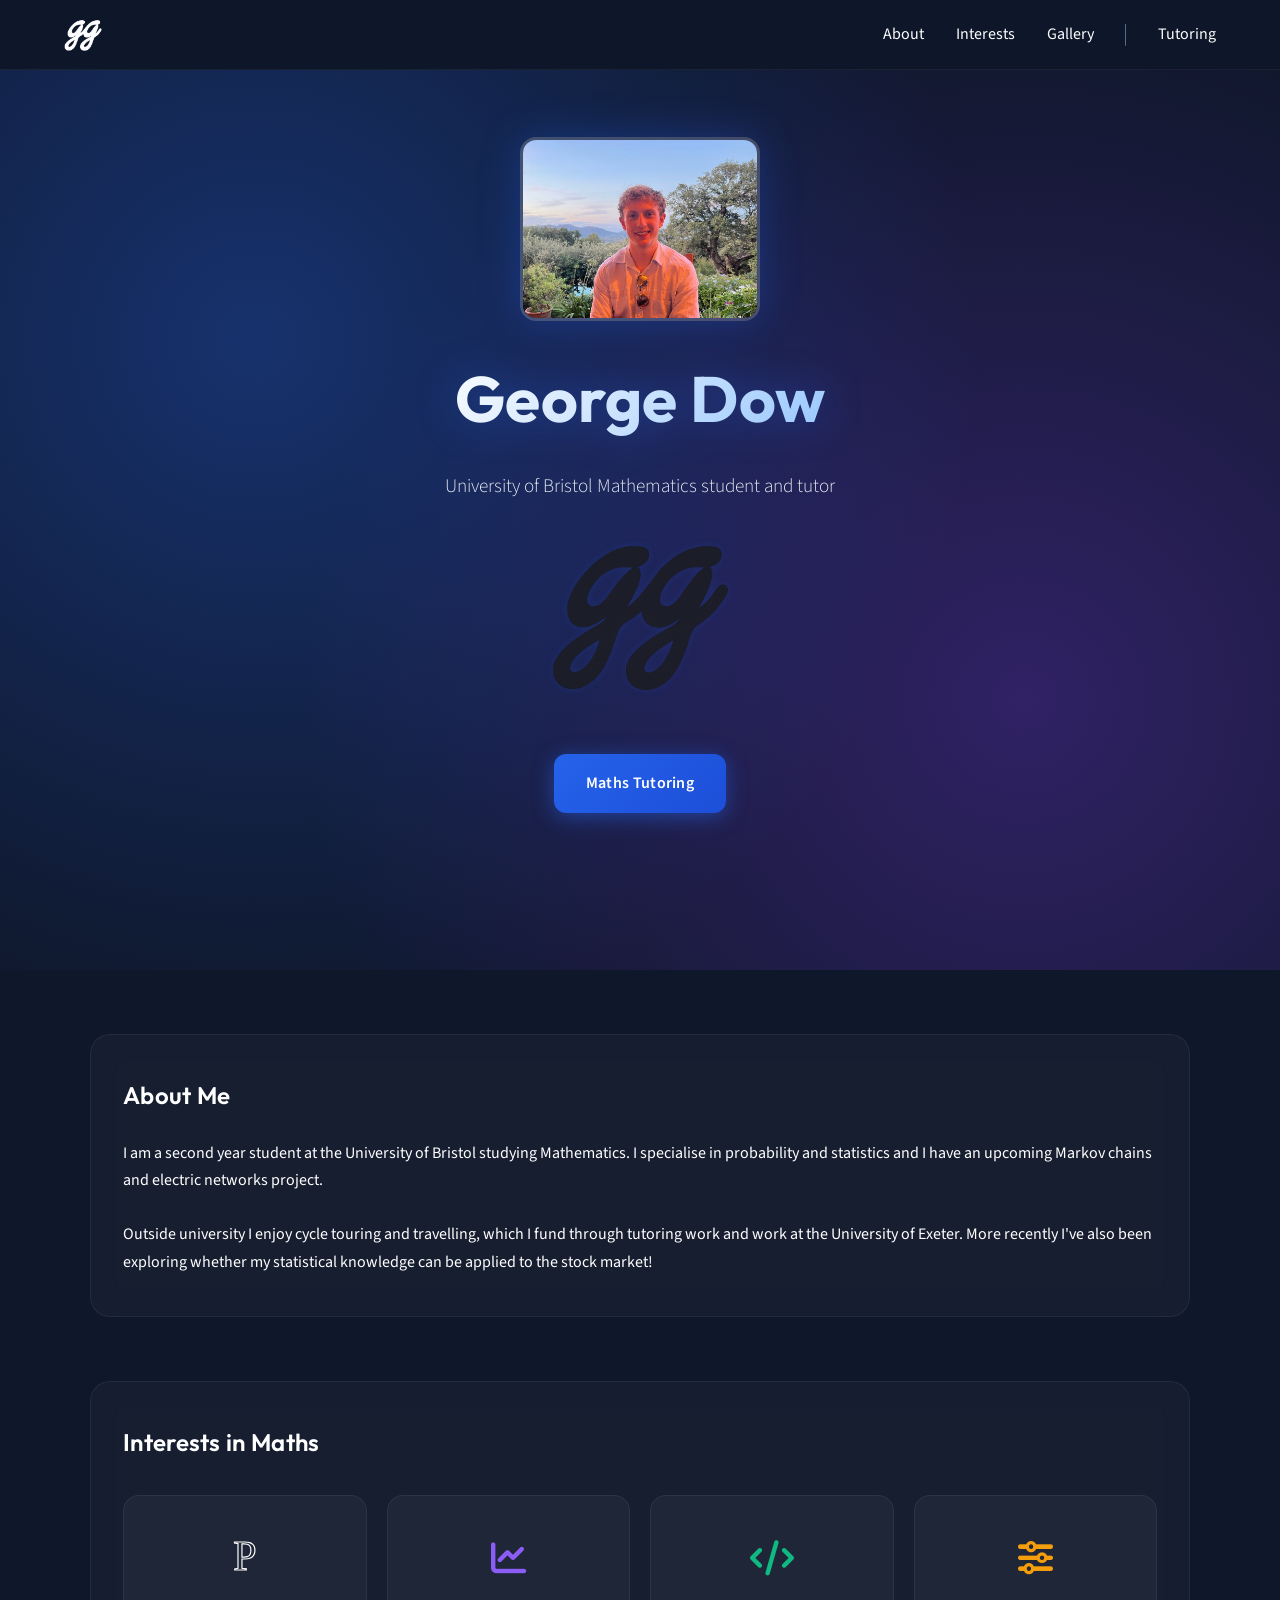
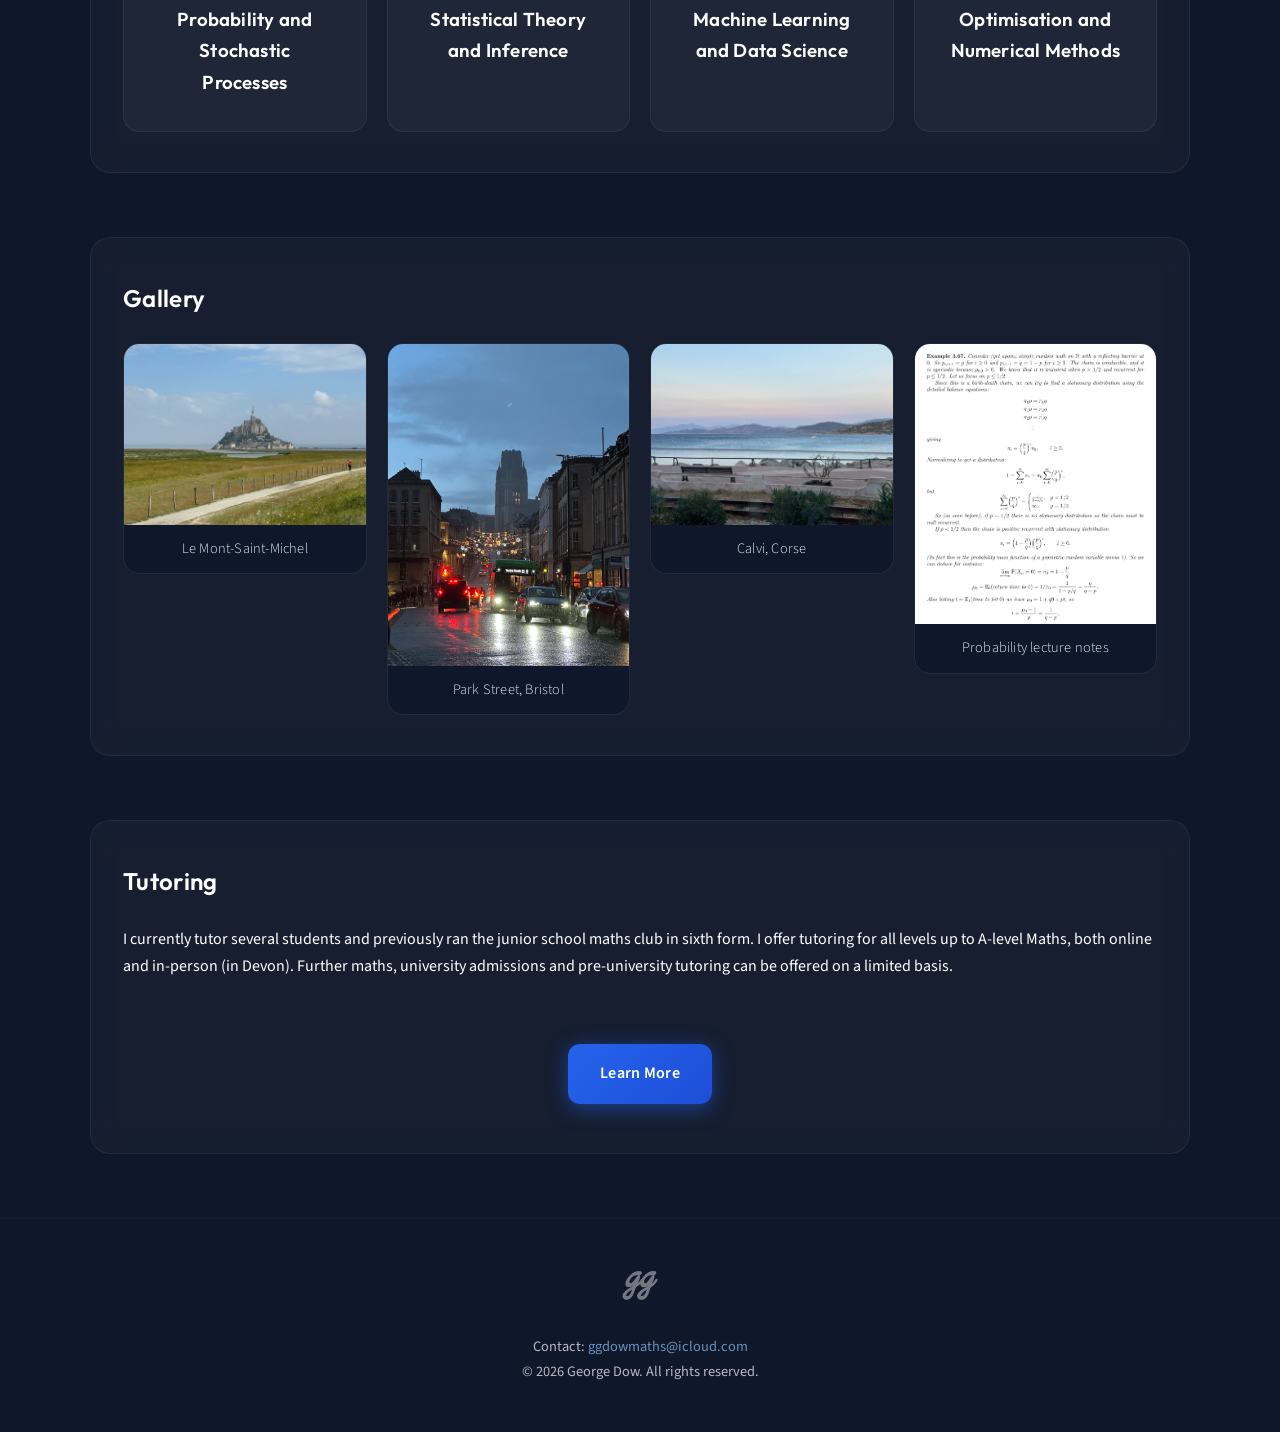
==== index.html @ 3dd38083 "Update index.html" ====
<!DOCTYPE html>
<html lang="en">

<head>

<script async src="https://www.googletagmanager.com/gtag/js?id=G-9ZSGHB6P75"></script>
<script>
  window.dataLayer = window.dataLayer || [];
  function gtag(){dataLayer.push(arguments);}
  gtag('js', new Date());
  gtag('config', 'G-9ZSGHB6P75');
</script>
    
<meta charset="UTF-8">
<meta name="viewport" content="width=device-width, initial-scale=1.0">

<title>George Dow - About Me</title>
<meta name="description" content="George Dow - Mathematics student, researcher and tutor.">

<link rel="icon" href="images/favicon-white.png" sizes="32x32">
<link rel="icon" href="images/favicon-white.png" sizes="192x192">
<link rel="apple-touch-icon" sizes="180x180" href="images/favicon-white.png">

<link rel="stylesheet" href="style.css">

<link rel="stylesheet"
href="https://cdnjs.cloudflare.com/ajax/libs/font-awesome/6.4.0/css/all.min.css">
</head>

<body>

<div class="page-fade"></div>

<nav>
    <a href="index.html" class="logo">
        <img src="images/favicon-white.png" alt="Home">
    </a>
    <ul>
        <li><a href="#about">About</a></li>
        <li><a href="#interests">Interests</a></li>
        <li><a href="#gallery">Gallery</a></li>
        <li><a href="tutoring.html">Tutoring</a></li>
    </ul>
</nav>

<header class="hero">
    <div class="hero-content">
        <img class="hero-photo" src="images/photo5.jpeg" alt="George Dow">

        <h1>George Dow</h1>
        <p>
            University of Bristol Mathematics student and tutor
        </p>

        <img class="main-logo" src="images/favicon-transparent.png" alt="Logo">

        <a href="tutoring.html" class="btn">
            Maths Tutoring
        </a>
    </div>
</header>

<div class="container">

    <section id="about">
        <h2>About Me</h2>
        <p>
            I am a second year student at the University of Bristol studying Mathematics.
            I specialise in probability and statistics and I have an upcoming Markov chains and electric networks project.
        </p>
        <br>
        <p>
            Outside university I enjoy cycle touring and travelling, which I fund through tutoring work and work at the University of Exeter.
            More recently I've also been exploring whether my statistical knowledge can be applied to the stock market!
        </p>
    </section>

    <section id="interests">
        <h2>Interests in Maths</h2>
        <div class="interest-grid">

            <div class="card">
                <div class="chalk-icon">
                    <svg viewBox="0 0 100 100" width="60" height="60">
                        <text x="50" y="70"
                              text-anchor="middle"
                              font-size="70"
                              fill="none"
                              stroke="white"
                              stroke-width="2"
                              font-family="serif">
                              P
                        </text>
                    </svg>
                </div>
                <h3>Probability and Stochastic Processes</h3>
            </div>
          
            <div class="card">
                <i class="fas fa-chart-line"></i>
                <h3>Statistical Theory and Inference</h3>
            </div>

            <div class="card">
                <i class="fas fa-code"></i>
                <h3>Machine Learning and Data Science</h3>
            </div>

            <div class="card">
                <i class="fas fa-sliders"></i>
                <h3>Optimisation and Numerical Methods</h3>
            </div>

        </div>
    </section>

    <section id="gallery">
        <h2>Gallery</h2>
        <div class="image-gallery">
            <div class="image-item">
                <img src="images/photo1.jpeg" alt="">
                 <p class="caption">Le Mont-Saint-Michel</p>
            </div>
            <div class="image-item">
                <img src="images/photo2.jpeg" alt="">
                 <p class="caption">Park Street, Bristol</p>
            </div>
            <div class="image-item">
                <img src="images/photo3.jpeg" alt="">
                 <p class="caption">Calvi, Corse</p>
            </div>
            <div class="image-item">
                <img src="images/photo4.jpeg" alt="">
                 <p class="caption">Probability lecture notes</p>
            </div>
        </div>
    </section>

    <section id="tutoring-section">
        <h2>Tutoring</h2>
        <p>
            I currently tutor several students and previously ran the junior school
            maths club in sixth form. I offer tutoring for all levels up to A-level Maths,
            both online and in-person (in Devon). Further maths, university admissions and
            pre-university tutoring can be offered on a limited basis.
        </p>
        <div style="text-align: center; margin-top: 2rem;">
            <a href="tutoring.html" class="btn">
                Learn More
            </a>
        </div>
    </section>

</div>

<footer>
    <div style="text-align: center; margin-bottom: 1.5rem;">
        <img src="images/favicon-white.png" alt="Logo" style="width: 36px; height: auto; opacity: 0.6;">
    </div>
    <p>
        Contact:
        <a href="mailto:ggdowmaths@icloud.com">
            ggdowmaths@icloud.com
        </a>
    </p>
    <p>© 2026 George Dow. All rights reserved.</p>
</footer>

<button class="back-to-top" aria-label="Back to top">
    <i class="fas fa-arrow-up"></i>
</button>

<script src="script.js"></script>
</body>
</html>
---- style.css ----
@import url('https://fonts.googleapis.com/css2?family=Outfit:wght@300;400;600;700&family=Source+Sans+3:wght@300;400;600&display=swap');

/* ---------------- BASE ---------------- */

* {
    margin: 0;
    padding: 0;
    box-sizing: border-box;
}

html {
    scroll-behavior: smooth;
    scroll-padding-top: 90px;
}

body {
    padding-top: 70px;
    font-family: 'Source Sans 3', sans-serif;
    background: #0f172a;
    color: white;
    line-height: 1.7;
    overflow-x: hidden;
    animation: bodyPulse 15s ease-in-out infinite alternate;
}

@keyframes bodyPulse {
    0% { background-color: #0f172a; }
    100% { background-color: #111d34; }
}

/* ---------------- NAV (base) ---------------- */

nav {
    position: fixed;
    top: 0;
    left: 0;
    width: 100%;
    height: 70px;

    display: flex;
    justify-content: space-between;
    align-items: center;

    padding: 0 5%;
    background: rgba(15, 23, 42, 0.85);
    backdrop-filter: blur(20px);
    -webkit-backdrop-filter: blur(20px);
    z-index: 1000;
    border-bottom: 1px solid rgba(255, 255, 255, 0.05);

    font-size: 1rem;
}

/* ---- HOMEPAGE NAV ---- */
nav > ul {
    display: flex;
    list-style: none;
    gap: 2rem;
}

nav a {
    color: white;
    text-decoration: none;
    font-weight: 400;
    transition: color 0.2s ease, text-shadow 0.2s ease, transform 0.2s ease;
    display: inline-block;
    font-family: 'Source Sans 3', sans-serif;
}

nav a:hover {
    color: #93c5fd;
    text-shadow: 0 0 12px rgba(147, 197, 253, 0.7);
    transform: translateY(-1px);
}

/* ---- HOMEPAGE SEPARATOR ---- */
nav > ul li:nth-child(3) {
    margin-right: 2rem;
    position: relative;
}

nav > ul li:nth-child(3)::after {
    content: "";
    position: absolute;
    right: -2rem;
    top: 50%;
    transform: translateY(-50%);
    width: 1.5px;
    height: 1.4rem;
    background: rgba(147, 197, 253, 0.5);
    border-radius: 1px;
}

/* ---- TUTORING PAGE NAV ---- */
.nav-tutoring {
    display: flex;
    align-items: center;
    flex-wrap: nowrap;
    gap: 0;
    height: 100%;
}

.nav-sections {
    display: flex;
    list-style: none;
    gap: 2rem;
    margin: 0;
    padding: 0;
    align-items: center;
    height: 100%;
}

.nav-sections a {
    color: white;
    text-decoration: none;
    font-weight: 400;
    transition: color 0.2s ease, text-shadow 0.2s ease, transform 0.2s ease;
    display: inline-block;
    font-family: 'Source Sans 3', sans-serif;
}

.nav-sections a:hover {
    color: #93c5fd;
    text-shadow: 0 0 12px rgba(147, 197, 253, 0.7);
    transform: translateY(-1px);
}

.nav-sections li::after {
    display: none !important;
}

.nav-separator {
    display: block;
    width: 1.5px;
    height: 1.4rem;
    background: rgba(147, 197, 253, 0.5);
    border-radius: 1px;
    margin: 0 2rem;
    flex-shrink: 0;
    align-self: center;
}

.nav-page-link {
    color: white;
    text-decoration: none;
    font-weight: 400;
    white-space: nowrap;
    transition: color 0.2s ease, text-shadow 0.2s ease, transform 0.2s ease;
    display: inline-block;
    font-family: 'Source Sans 3', sans-serif;
}

.nav-page-link:hover {
    color: #93c5fd;
    text-shadow: 0 0 12px rgba(147, 197, 253, 0.7);
    transform: translateY(-1px);
}

/* ---------------- HERO (HOME) ---------------- */

.hero {
    min-height: 100vh;
    display: flex;
    justify-content: center;
    align-items: center;
    text-align: center;

    padding: 60px 2rem;

    background:
        radial-gradient(circle at 20% 30%, rgba(37, 99, 235, 0.35), transparent 60%),
        radial-gradient(circle at 80% 70%, rgba(124, 58, 237, 0.30), transparent 60%);

    animation: glowMove 12s ease-in-out infinite alternate;
}

/* ---------------- HERO (TUTORING OVERRIDE) ---------------- */

.hero-tutoring {
    min-height: 60vh;
    background:
        radial-gradient(circle at 30% 20%, rgba(34, 211, 238, 0.25), transparent 60%),
        radial-gradient(circle at 80% 70%, rgba(168, 85, 247, 0.25), transparent 60%);

    animation: glowMoveTut 14s ease-in-out infinite alternate;
}

@keyframes glowMove {
    0% { background-position: 20% 30%, 80% 70%; }
    100% { background-position: 30% 40%, 70% 60%; }
}

@keyframes glowMoveTut {
    0% { background-position: 30% 20%, 80% 70%; }
    100% { background-position: 40% 30%, 70% 60%; }
}

/* ---------------- HERO CONTENT ---------------- */

.hero-content {
    opacity: 0;
    transform: translateY(10px);
    animation: heroFade 1.2s ease forwards;
}

@keyframes heroFade {
    from { opacity: 0; transform: translateY(10px); }
    to { opacity: 1; transform: translateY(-40px); }
}

.hero-tutoring .hero-content {
    animation-name: heroFadeTutoring;
}

@keyframes heroFadeTutoring {
    from { opacity: 0; transform: translateY(10px); }
    to { opacity: 1; transform: translateY(-10px); }
}

h1, h2, h3 {
    font-family: 'Outfit', sans-serif;
    font-weight: 600;
    letter-spacing: 0.3px;
}

.hero h1 {
    font-size: 4rem;
    margin-bottom: 1rem;
    background: linear-gradient(135deg, #ffffff 0%, #93c5fd 100%);
    -webkit-background-clip: text;
    -webkit-text-fill-color: transparent;
    background-clip: text;
    filter: drop-shadow(0 0 20px rgba(37, 99, 235, 0.4));
    font-family: 'Outfit', sans-serif;
    font-weight: 700;
    letter-spacing: 0.5px;
}

.hero p {
    max-width: 700px;
    margin: auto;
    font-size: 1.2rem;
    color: #e2e8f0;
    font-family: 'Source Sans 3', sans-serif;
    font-weight: 300;
}

.hero-author {
    font-size: 1.4rem;
    font-weight: 400;
    color: #cbd5e1;
    margin-top: -0.5rem;
    margin-bottom: 1.5rem;
    font-family: 'Outfit', sans-serif;
    letter-spacing: 0.2px;
}

/* ---------------- BUTTON ---------------- */

.btn {
    display: inline-block;
    margin-top: 2rem;
    background: linear-gradient(135deg, #2563eb, #1d4ed8);
    color: white;
    padding: 1rem 2rem;
    border-radius: 12px;
    text-decoration: none;
    font-weight: 600;
    letter-spacing: 0.3px;
    transition: transform 0.3s, box-shadow 0.3s, background 0.3s;
    box-shadow: 0 4px 20px rgba(37, 99, 235, 0.5);
    position: relative;
    overflow: hidden;
    font-family: 'Source Sans 3', sans-serif;
}

.btn::after {
    content: "";
    position: absolute;
    top: 0;
    left: -100%;
    width: 100%;
    height: 100%;
    background: linear-gradient(90deg, transparent, rgba(255,255,255,0.2), transparent);
    transition: left 0.5s ease;
}

.btn:hover::after {
    left: 100%;
}

.btn:hover {
    transform: translateY(-3px);
    box-shadow: 0 8px 30px rgba(37, 99, 235, 0.7);
}

.hero .btn {
    margin-top: 3rem;
}

/* ---------------- LAYOUT ---------------- */

.container {
    width: min(1100px, 90%);
    margin: auto;
}

section {
    margin: 4rem 0;
    padding: 2.5rem 2rem;
    border-radius: 20px;
    background: rgba(255, 255, 255, 0.03);
    backdrop-filter: blur(15px);
    border: 1px solid rgba(255, 255, 255, 0.06);
    transition: transform 0.3s ease, box-shadow 0.3s ease, border-color 0.3s;
}

section:hover {
    transform: translateY(-4px);
    box-shadow: 0 15px 40px rgba(0, 0, 0, 0.4), 0 0 20px rgba(37, 99, 235, 0.1);
    border-color: rgba(37, 99, 235, 0.2);
}

.overview-section {
    background: none !important;
    backdrop-filter: none !important;
    border: none !important;
    padding: 0 !important;
    margin-top: 0 !important;
    margin-bottom: 0 !important;
}

/* ---------------- HEADING SPACING ---------------- */
#about h2,
#gallery h2,
#tutoring-section h2,
#experience h2,
#availability h2,
#pricing h2,
#contact h2 {
    margin-bottom: 1.5rem;
}

/* ---------------- CARDS ---------------- */

.interest-grid {
    display: grid;
    grid-template-columns: repeat(auto-fit, minmax(250px, 1fr));
    gap: 20px;
    margin-top: 2rem;
}

.card {
    background: rgba(255, 255, 255, 0.04);
    padding: 2rem;
    text-align: center;
    border-radius: 16px;
    border: 1px solid rgba(255, 255, 255, 0.06);
    transition: transform 0.3s, box-shadow 0.3s, border-color 0.3s, background 0.3s;

    display: flex;
    flex-direction: column;
    align-items: center;
    justify-content: flex-start;
}

.card:hover {
    transform: translateY(-8px);
    box-shadow: 0 20px 40px rgba(0, 0, 0, 0.5), 0 0 15px rgba(37, 99, 235, 0.3);
    border-color: rgba(37, 99, 235, 0.6);
    background: rgba(37, 99, 235, 0.08);
}

.card i,
.card .chalk-icon {
    height: 60px;
    display: flex;
    align-items: center;
    justify-content: center;
    margin-bottom: 1rem;
    font-size: 2.2rem;
    transition: transform 0.3s ease;
}

.card .chalk-icon svg {
    width: 60px;
    height: 60px;
}

.card i,
.card .chalk-icon {
    color: #60a5fa;
}

.interest-grid .card:nth-child(1) i,
.interest-grid .card:nth-child(1) .chalk-icon {
    color: #22d3ee;
}

.interest-grid .card:nth-child(2) i,
.interest-grid .card:nth-child(2) .chalk-icon {
    color: #8b5cf6;
}

.interest-grid .card:nth-child(3) i,
.interest-grid .card:nth-child(3) .chalk-icon {
    color: #10b981;
}

.interest-grid .card:nth-child(4) i,
.interest-grid .card:nth-child(4) .chalk-icon {
    color: #f59e0b;
}

#overview .interest-grid .card:nth-child(1) i,
#overview .interest-grid .card:nth-child(1) .chalk-icon {
    color: #f472b6;
}

#overview .interest-grid .card:nth-child(2) i,
#overview .interest-grid .card:nth-child(2) .chalk-icon {
    color: #2dd4bf;
}

#overview .interest-grid .card:nth-child(3) i,
#overview .interest-grid .card:nth-child(3) .chalk-icon {
    color: #38bdf8;
}

#overview .interest-grid .card:nth-child(4) i,
#overview .interest-grid .card:nth-child(4) .chalk-icon {
    color: #c084fc;
}

#pricing .card i {
    color: #60a5fa !important;
}

.card h3 {
    margin-top: 0;
    font-family: 'Outfit', sans-serif;
    font-weight: 600;
    letter-spacing: 0.2px;
}

.card p {
    font-family: 'Source Sans 3', sans-serif;
    font-weight: 300;
}

.card:hover i,
.card:hover .chalk-icon {
    transform: scale(1.2);
}

/* ---------------- GALLERY ---------------- */

.image-gallery {
    display: grid;
    grid-template-columns: repeat(auto-fit, minmax(300px, 1fr));
    gap: 20px;
    align-items: start;
}

.image-item {
    overflow: hidden;
    border-radius: 16px;
    position: relative;
    border: 1px solid rgba(255, 255, 255, 0.05);
    transition: transform 0.3s ease, box-shadow 0.3s ease, border-color 0.3s;
}

.image-item:hover {
    transform: translateY(-5px);
    box-shadow: 0 15px 30px rgba(0, 0, 0, 0.5), 0 0 15px rgba(37, 99, 235, 0.2);
    border-color: rgba(37, 99, 235, 0.4);
}

.image-item img {
    width: 100%;
    display: block;
    transition: transform 0.5s ease;
}

.image-item:hover img {
    transform: scale(1.1);
}

.caption {
    margin: 0;
    padding: 0.75rem 1rem;
    background: rgba(15, 23, 42, 0.85);
    color: #e2e8f0;
    font-size: 0.9rem;
    text-align: center;
    border-radius: 0 0 16px 16px;
    font-weight: 300;
    letter-spacing: 0.2px;
    font-family: 'Source Sans 3', sans-serif;
}

/* ---------------- FOOTER ---------------- */

footer {
    text-align: center;
    padding: 3rem 1rem;
    opacity: 0.7;
    font-size: 0.9rem;
    border-top: 1px solid rgba(255, 255, 255, 0.05);
    margin-top: 3rem;
    font-family: 'Source Sans 3', sans-serif;
}

footer a {
    color: #93c5fd;
    text-decoration: none;
    transition: color 0.2s;
}

footer a:hover {
    color: #ffffff;
}

/* ---------------- LOGO (NAV) ---------------- */

.logo img {
    width: 38px;
    height: 38px;
    object-fit: contain;
    display: block;
    transition: transform 0.2s ease;
}

.logo img:hover {
    transform: translateY(-2px);
}

/* ---------------- HERO PHOTO ---------------- */

.hero-photo {
    width: 240px;
    height: auto !important;
    max-width: 100%;
    display: block;
    margin: 0 auto 1.5rem auto;
    object-fit: contain !important;
    border: 3px solid rgba(255, 255, 255, 0.2);
    border-radius: 16px !important;
    box-shadow: 0 0 40px rgba(37, 99, 235, 0.3);
    transition: transform 0.4s ease, box-shadow 0.4s ease, border-color 0.4s;
}

.hero-photo:hover {
    transform: scale(1.05) translateY(-5px);
    box-shadow: 0 0 60px rgba(37, 99, 235, 0.6);
    border-color: rgba(37, 99, 235, 0.6);
}

/* ---------------- MAIN LOGO ---------------- */

.main-logo {
    width: 180px;
    height: auto;
    max-width: 180px;
    display: block;
    margin: 1.5rem auto 0 auto;
    opacity: 0.8;
    transition: opacity 0.3s, filter 0.3s;
    filter: drop-shadow(0 0 4px rgba(37, 99, 235, 0.2));
}

.main-logo:hover {
    opacity: 1;
    filter: drop-shadow(0 0 10px rgba(37, 99, 235, 0.4));
}

/* ---------------- ACTIVE LINK STYLES ---------------- */

nav > ul li a.active {
    color: #60a5fa;
    position: relative;
}

nav > ul li a.active::after {
    content: "";
    position: absolute;
    left: 0;
    bottom: -6px;
    width: 100%;
    height: 2px;
    background: #60a5fa;
    border-radius: 2px;
    box-shadow: 0 0 10px rgba(96, 165, 250, 0.8);
}

.nav-sections a.active {
    color: #60a5fa;
    position: relative;
}

.nav-sections a.active::after {
    content: "";
    position: absolute;
    left: 0;
    bottom: -6px;
    width: 100%;
    height: 2px;
    background: #60a5fa;
    border-radius: 2px;
    box-shadow: 0 0 10px rgba(96, 165, 250, 0.8);
}

/* ---------------- FADE SYSTEM ---------------- */

.page-fade {
    position: fixed;
    top: 0;
    left: 0;
    width: 100%;
    height: 100%;
    background: #0f172a;
    z-index: 9999;
    opacity: 1;
    pointer-events: none;
    transition: opacity 0.6s ease;
}

body.loaded .page-fade {
    opacity: 0;
}

/* ---------------- BACK TO TOP BUTTON ---------------- */

.back-to-top {
    position: fixed;
    bottom: 30px;
    right: 30px;
    width: 45px;
    height: 45px;
    background: rgba(37, 99, 235, 0.8);
    color: white;
    border: none;
    border-radius: 50%;
    font-size: 1.2rem;
    cursor: pointer;
    opacity: 0;
    visibility: hidden;
    transform: translateY(20px);
    transition: opacity 0.3s ease, transform 0.3s ease, visibility 0.3s;
    z-index: 999;
    box-shadow: 0 4px 15px rgba(37, 99, 235, 0.4);
    backdrop-filter: blur(10px);
}

.back-to-top.show {
    opacity: 1;
    visibility: visible;
    transform: translateY(0);
}

.back-to-top:hover {
    background: rgba(37, 99, 235, 1);
    transform: translateY(-3px) scale(1.05);
    box-shadow: 0 8px 25px rgba(37, 99, 235, 0.7);
}

/* ---------------- RESPONSIVE (desktop 4 columns) ---------------- */
@media (min-width: 768px) {
    .interest-grid {
        grid-template-columns: repeat(4, 1fr);
    }

    .image-gallery {
        grid-template-columns: repeat(4, 1fr);
    }
}

/* ---------------- RESPONSIVE (mobile) ---------------- */
@media (max-width: 767px) {
    body {
        padding-top: 70px;
    }

    nav {
        padding: 0 3%;
    }

    nav > ul {
        gap: 0.5rem;
        font-size: 0.8rem;
    }

    nav > ul li:nth-child(3) {
        margin-right: 0.5rem;
    }

    nav > ul li:nth-child(3)::after {
        right: -0.5rem;
    }

    .nav-sections {
        gap: 0.5rem;
        font-size: 0.8rem;
    }

    .nav-sections a {
        line-height: normal;
    }

    .nav-separator {
        margin: 0 0.5rem;
        height: 1.4rem;
    }

    .nav-page-link {
        font-size: 0.8rem;
        line-height: normal;
    }

    .hero h1 {
        font-size: 2.5rem;
    }

    .hero p {
        font-size: 1rem;
        padding: 0 1rem;
    }

    .hero-content {
        padding: 0 1rem;
    }

    .hero .btn {
        margin-top: 2rem;
    }

    .hero-photo {
        width: 180px;
        height: auto !important;
        border-radius: 16px !important;
    }

    .main-logo {
        width: 130px;
        max-width: 130px;
        margin-top: 1.2rem;
    }

    section {
        padding: 1.8rem 1.2rem;
    }
}
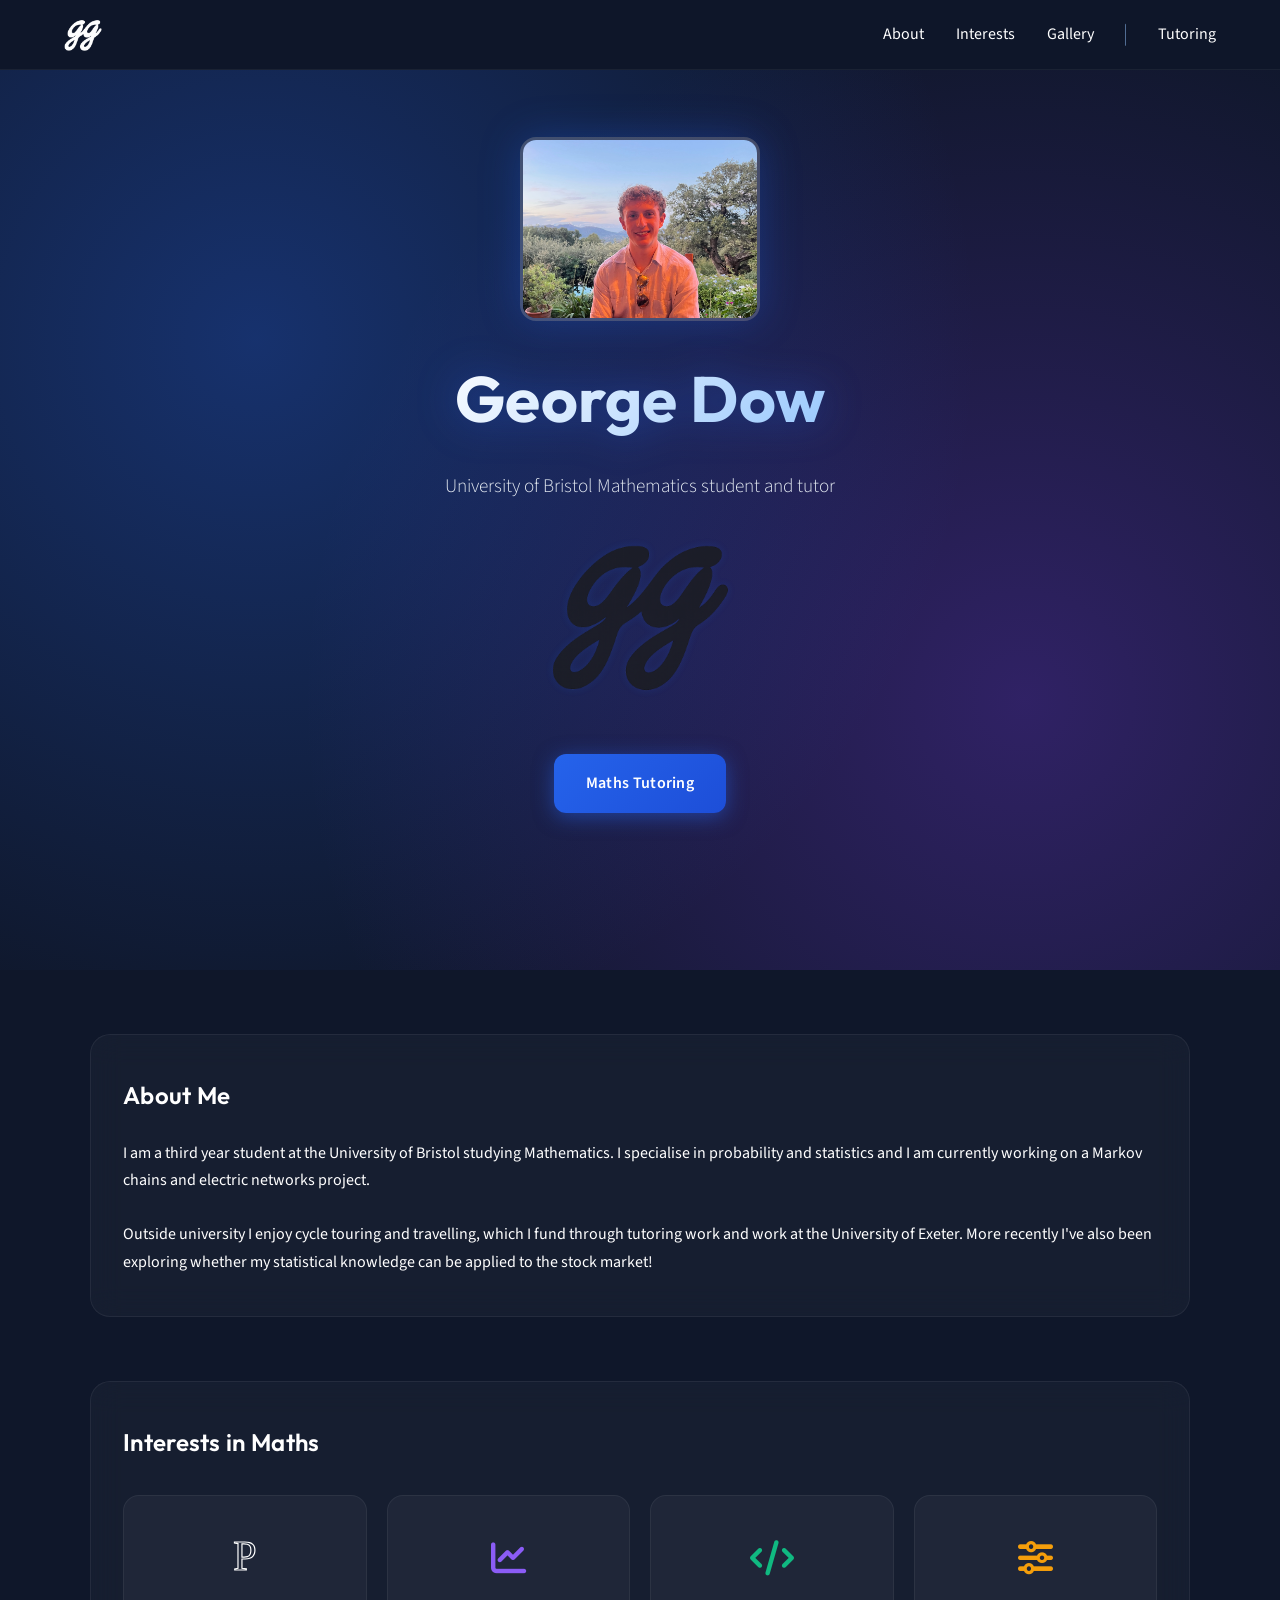
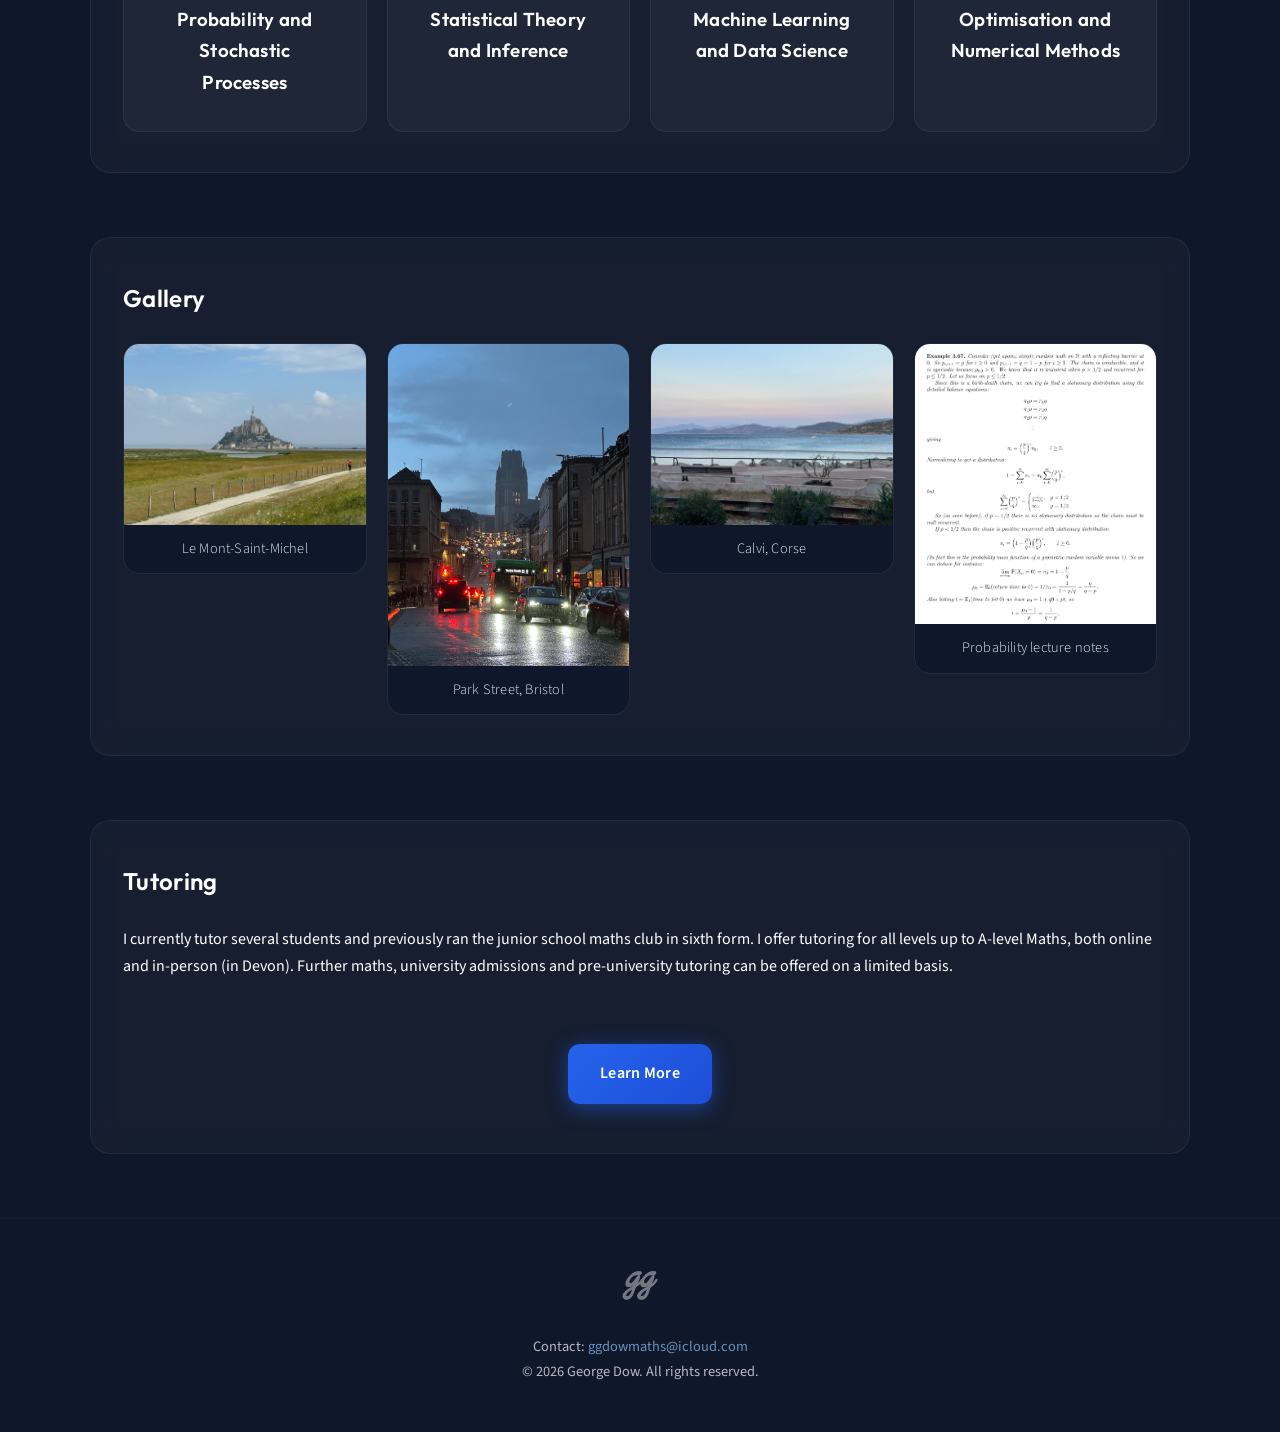
==== commit 8b6ac5c7: "Update index.html" ====
--- a/index.html
+++ b/index.html
@@ -17,9 +17,9 @@
 <title>George Dow - About Me</title>
 <meta name="description" content="George Dow - Mathematics student, researcher and tutor.">
 
-<link rel="icon" href="images/favicon-white.png" sizes="32x32">
-<link rel="icon" href="images/favicon-white.png" sizes="192x192">
-<link rel="apple-touch-icon" sizes="180x180" href="images/favicon-white.png">
+<link rel="icon" href="images/favicon-circular.png" sizes="32x32">
+<link rel="icon" href="images/favicon-circular.png" sizes="192x192">
+<link rel="apple-touch-icon" sizes="180x180" href="images/favicon.png">
 
 <link rel="stylesheet" href="style.css">
 
@@ -65,8 +65,8 @@
     <section id="about">
         <h2>About Me</h2>
         <p>
-            I am a second year student at the University of Bristol studying Mathematics.
-            I specialise in probability and statistics and I have an upcoming Markov chains and electric networks project.
+            I am a third year student at the University of Bristol studying Mathematics.
+            I specialise in probability and statistics and I am currently working on a Markov chains and electric networks project.
         </p>
         <br>
         <p>
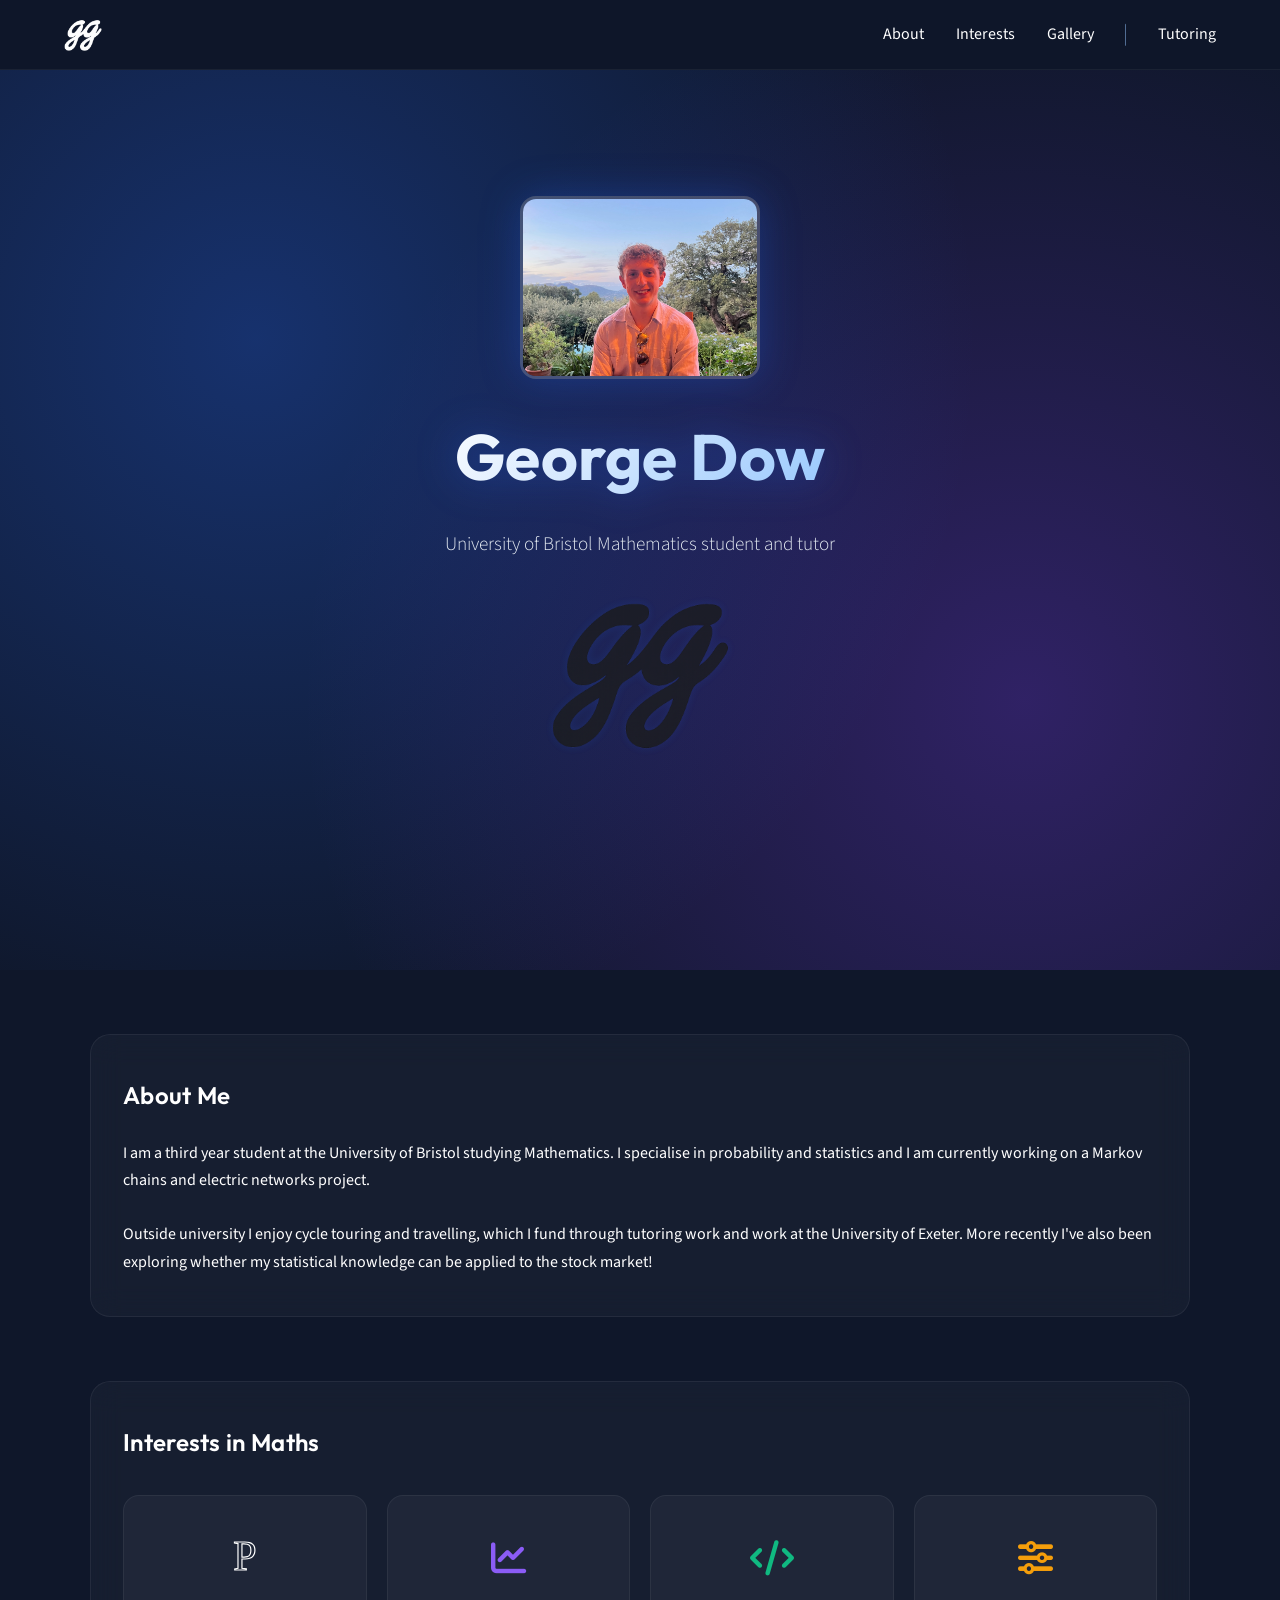
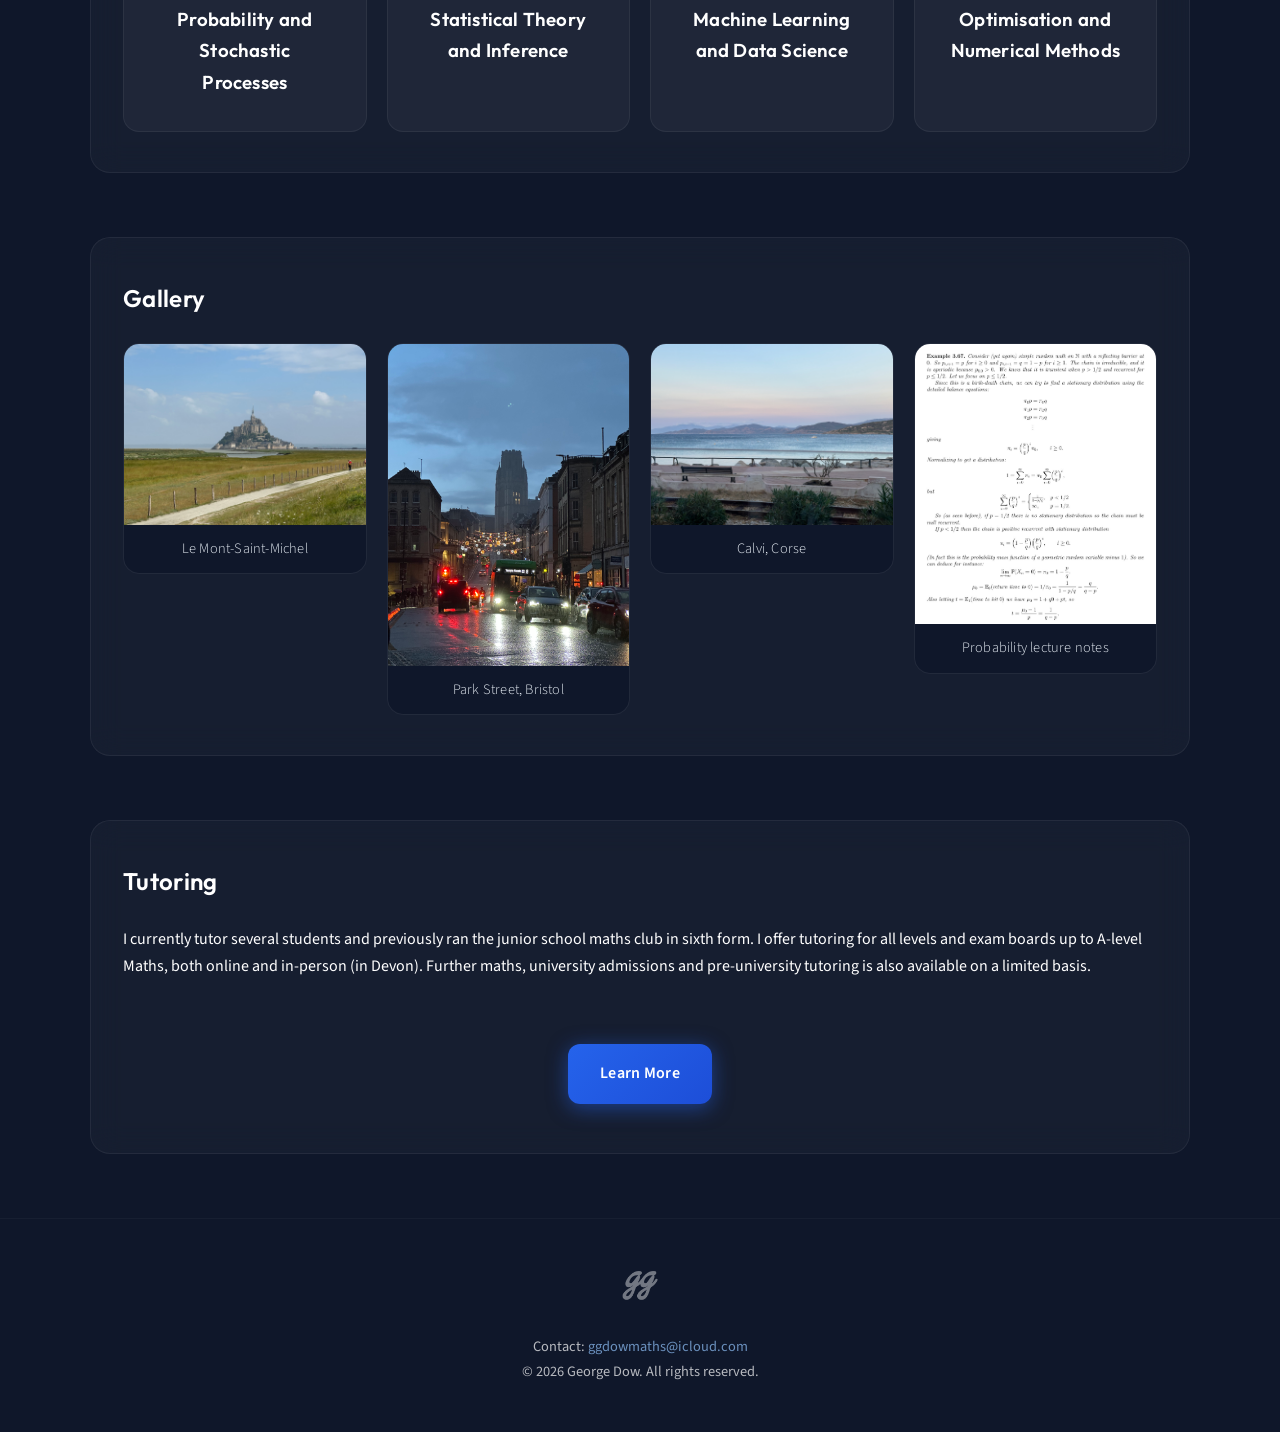
==== commit 90de5463: "Update index.html" ====
--- a/index.html
+++ b/index.html
@@ -17,9 +17,13 @@
 <title>George Dow - About Me</title>
 <meta name="description" content="George Dow - Mathematics student, researcher and tutor.">
 
-<link rel="icon" href="images/favicon-circular.png" sizes="32x32">
-<link rel="icon" href="images/favicon-circular.png" sizes="192x192">
-<link rel="apple-touch-icon" sizes="180x180" href="images/favicon.png">
+<link rel="icon" type="image/png" href="/images/final-favicons/favicon-96x96.png?v=20260813" sizes="96x96" />
+<link rel="icon" type="image/svg+xml" href="/images/final-favicons/favicon.svg?v=20260813" />
+<link rel="shortcut icon" href="/images/final-favicons/favicon.ico?v=20260813" />
+<link rel="apple-touch-icon" sizes="180x180" href="/images/final-favicons/apple-touch-icon.png?v=20260813" />
+<meta name="apple-mobile-web-app-title" content="About Me" />
+<link rel="manifest" href="/images/final-favicons/site.webmanifest?v=20260813" />
+
 
 <link rel="stylesheet" href="style.css">
 
@@ -33,7 +37,7 @@
 
 <nav>
     <a href="index.html" class="logo">
-        <img src="images/favicon-white.png" alt="Home">
+        <img src="images/favicon-white-transparent.png" alt="Home">
     </a>
     <ul>
         <li><a href="#about">About</a></li>
@@ -46,17 +50,13 @@
 <header class="hero">
     <div class="hero-content">
         <img class="hero-photo" src="images/photo5.jpeg" alt="George Dow">
-
+      
         <h1>George Dow</h1>
         <p>
             University of Bristol Mathematics student and tutor
         </p>
 
         <img class="main-logo" src="images/favicon-transparent.png" alt="Logo">
-
-        <a href="tutoring.html" class="btn">
-            Maths Tutoring
-        </a>
     </div>
 </header>
 
@@ -140,9 +140,9 @@
         <h2>Tutoring</h2>
         <p>
             I currently tutor several students and previously ran the junior school
-            maths club in sixth form. I offer tutoring for all levels up to A-level Maths,
+            maths club in sixth form. I offer tutoring for all levels and exam boards up to A-level Maths,
             both online and in-person (in Devon). Further maths, university admissions and
-            pre-university tutoring can be offered on a limited basis.
+            pre-university tutoring is also available on a limited basis.
         </p>
         <div style="text-align: center; margin-top: 2rem;">
             <a href="tutoring.html" class="btn">
@@ -155,7 +155,7 @@
 
 <footer>
     <div style="text-align: center; margin-bottom: 1.5rem;">
-        <img src="images/favicon-white.png" alt="Logo" style="width: 36px; height: auto; opacity: 0.6;">
+        <img src="images/favicon-white-transparent.png" alt="Logo" style="width: 36px; height: auto; opacity: 0.6;">
     </div>
     <p>
         Contact:
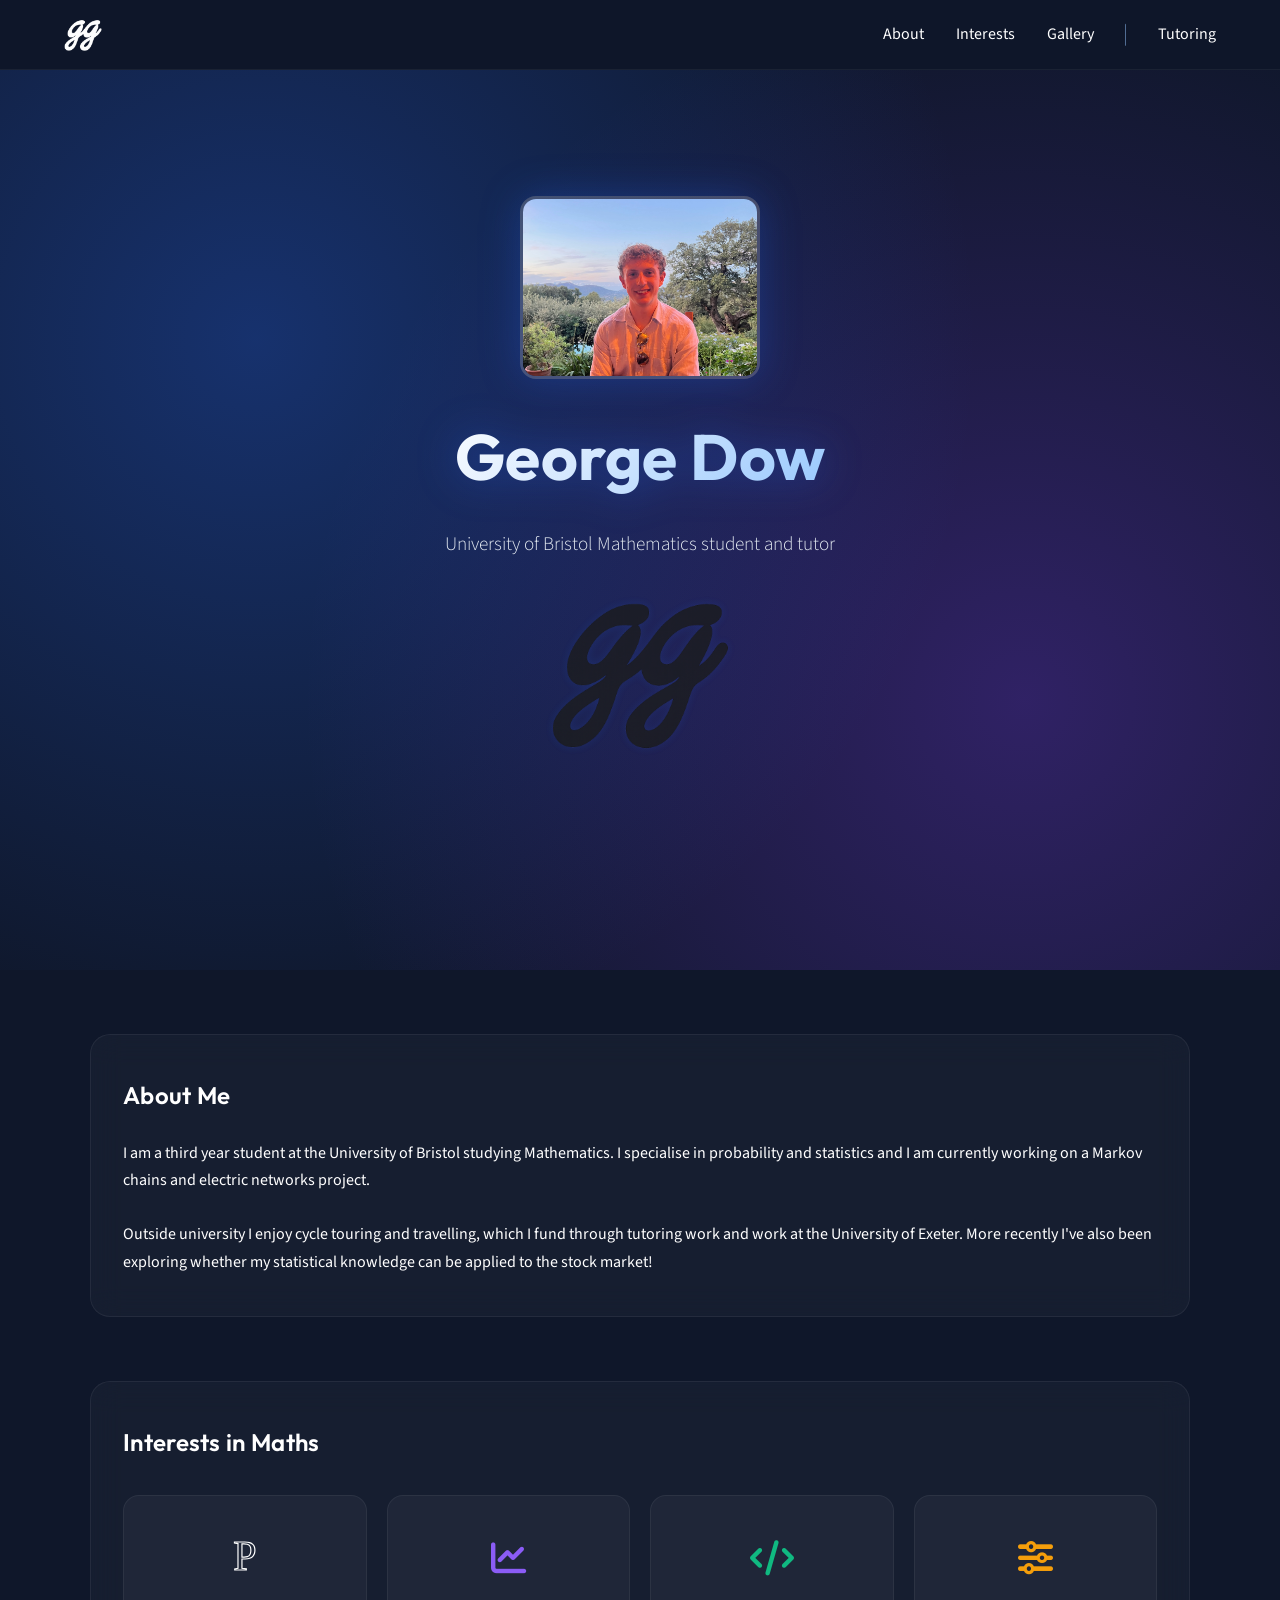
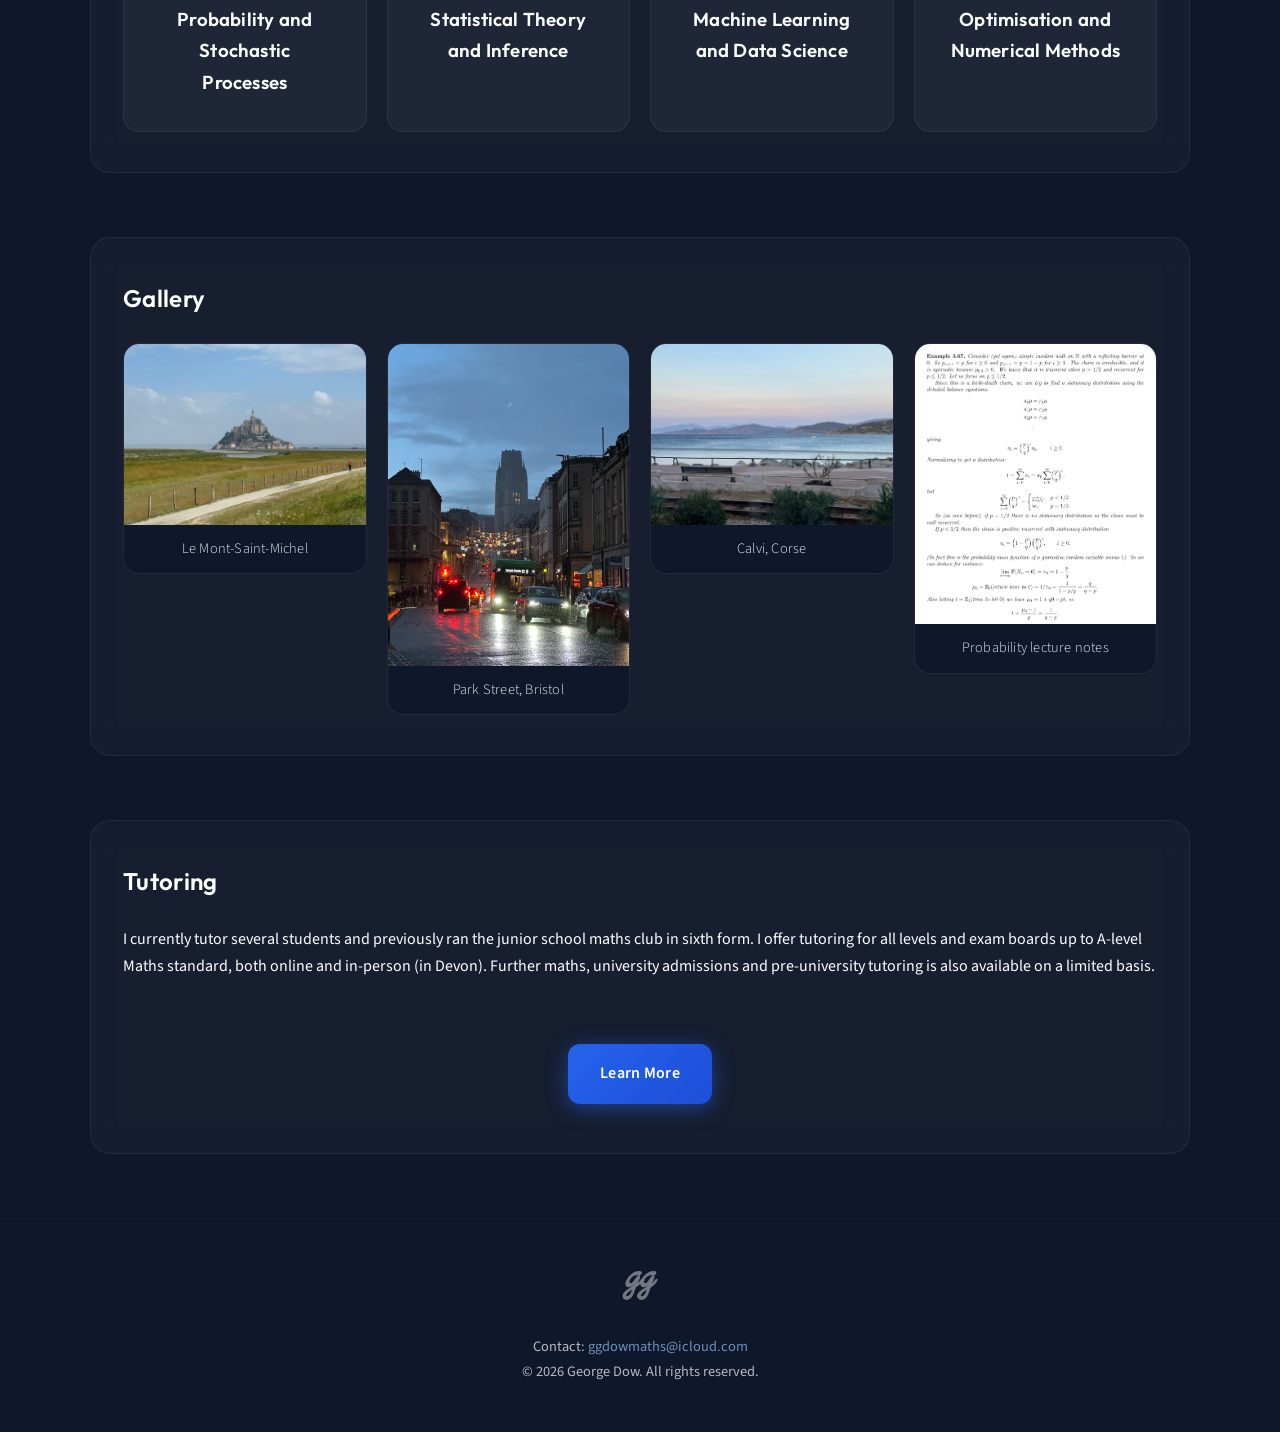
==== commit 706406c8: "Update index.html" ====
--- a/index.html
+++ b/index.html
@@ -140,7 +140,7 @@
         <h2>Tutoring</h2>
         <p>
             I currently tutor several students and previously ran the junior school
-            maths club in sixth form. I offer tutoring for all levels and exam boards up to A-level Maths,
+            maths club in sixth form. I offer tutoring for all levels and exam boards up to A-level Maths standard,
             both online and in-person (in Devon). Further maths, university admissions and
             pre-university tutoring is also available on a limited basis.
         </p>
